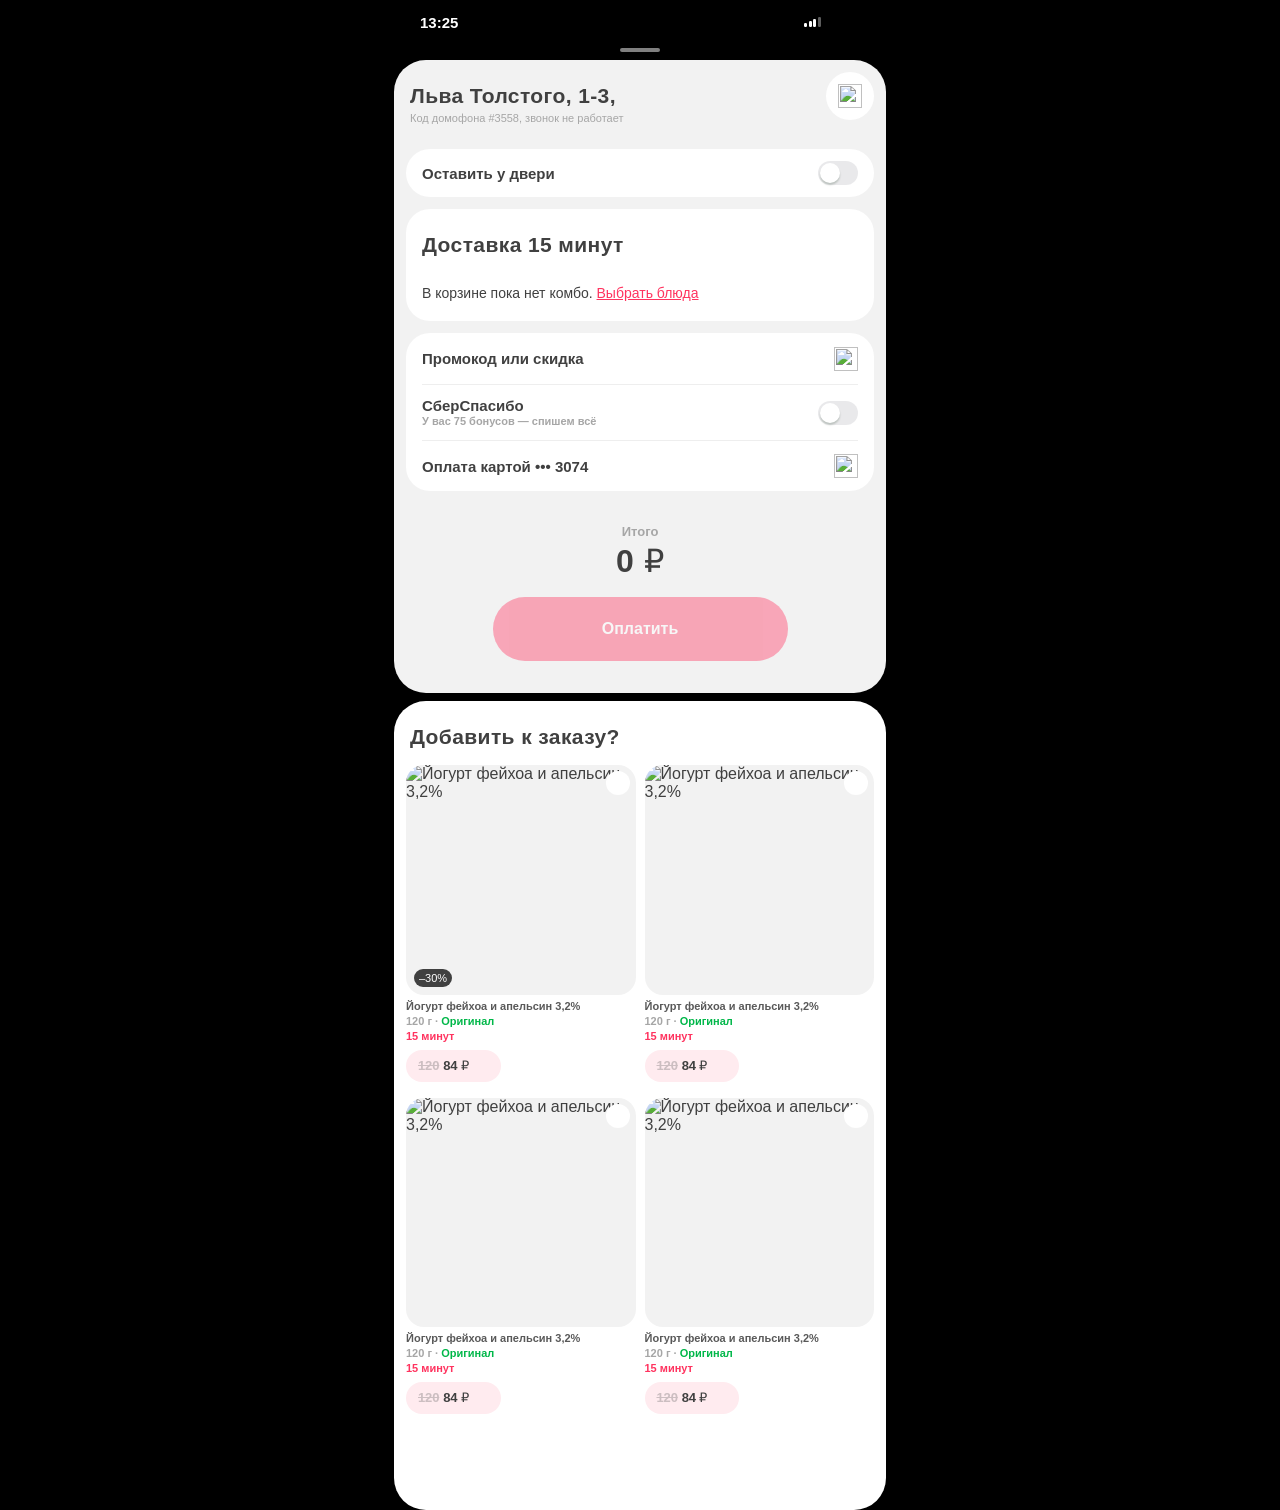
==== cart.html @ 7b5460f3 "Add prototype pages and scripts" ====
<!doctype html><html lang="ru"><head><meta charset="UTF-8"><meta name="viewport" content="width=device-width, initial-scale=1"><meta name="theme-color" content="#000000"><title>Корзина — Комбо от 2 до 5</title><link rel="stylesheet" href="style.css?v=25"><link rel="stylesheet" href="cart.css?v=25"></head><body class="cart-body">
<main class="cart-page"><div class="cart-status" aria-hidden="true"><b>13:25</b><div><span class="cell-bars"><i></i><i></i><i></i><i></i></span><img src="assets/cart/1bf50.svg" alt=""><img src="assets/cart/69a47.svg" alt=""></div></div><a class="cart-handle" href="combo.html" aria-label="Вернуться к выбору блюд"></a>
<div class="cart-panel"><div class="cart-address"><button id="address"><strong id="address-label">Льва Толстого, 1-3,</strong><img src="assets/cart/b0a93.svg" alt=""><small id="address-note">Код домофона #3558, звонок не работает</small></button><button id="share" aria-label="Поделиться корзиной"><img src="assets/cart/58867.svg" alt=""></button></div>
<label class="cart-door">Оставить у двери<input id="leave-door" type="checkbox" role="switch"><span class="switch"></span></label>
<div class="cart-delivery"><h2>Доставка 15 минут</h2><div id="cart-combo"></div><div id="cart-extras"></div></div>
<div class="cart-options"><button class="option" id="promo-code">Промокод или скидка <img class="dot" src="assets/cart/d40de.svg" alt=""><img class="chevron" src="assets/cart/1b87e.svg" alt=""></button><label class="option bonus"><span>СберСпасибо <img src="assets/cart/9e1fd.svg" alt=""><small>У вас 75 бонусов — спишем всё</small></span><input id="use-bonus" type="checkbox" role="switch"><span class="switch"></span></label><button class="option" id="payment">Оплата картой ••• 3074<img class="chevron" src="assets/cart/a236a.svg" alt=""></button></div>
<div class="cart-checkout"><p>Итого</p><strong id="cart-total"></strong><button id="pay">Оплатить</button></div></div>
<div class="cart-recommend"><h2>Добавить к заказу?</h2><div id="recommendations"></div></div></main>
<dialog id="cart-dialog"><form method="dialog"><button class="dialog-close" aria-label="Закрыть">×</button></form><div id="cart-dialog-content"></div></dialog><div class="toast" id="toast" role="status"></div><script src="products.js?v=42"></script><script src="cart.js?v=52"></script></body></html>
---- style.css ----
:root{font-family:-apple-system,BlinkMacSystemFont,"SF Pro Text",Arial,sans-serif;color:#404040;background:white;font-synthesis:none}*{box-sizing:border-box}body{margin:0}button{font:inherit;color:inherit;border:0;cursor:pointer}button:focus-visible{outline:2px solid #ff426d;outline-offset:3px}.app{width:100%;max-width:492px;margin:0 auto;background:#fff;min-height:100vh}.status{height:44px;display:flex;align-items:center;justify-content:space-between;padding:0 15px 0 26px;color:#000;font-size:15px;font-weight:600;letter-spacing:-.165px}.signals{display:flex;align-items:center;gap:5px}.signals>img:first-child{width:17.1px;height:10.7px}.signals>img:nth-child(2){width:15.4px;height:11.057px}.battery{width:24.5px;height:11.5px;position:relative}.battery img{position:absolute;inset:0}.battery i{position:absolute;left:2px;top:1.9px;width:18px;height:7.667px;background:#000;border-radius:1.6px}header{height:44px;padding:6px 12px;position:relative;display:flex;align-items:center}.back{display:grid;place-items:center;width:48px;height:32px;border-radius:40px;background:#f2f2f2}.back img{width:16px;height:16px}h1{font-size:16px;line-height:19px;letter-spacing:.25px;text-align:center;position:absolute;left:70px;right:70px;pointer-events:none;margin:0;font-weight:700}nav{display:flex;flex-wrap:wrap;align-content:flex-start;gap:4px;padding:8px 12px 16px;min-height:128px}nav button{height:32px;padding:0 12px;border-radius:20px;background:#f2f2f2;font-size:13px;line-height:18px;font-weight:600;color:#595959;letter-spacing:-.14px;white-space:nowrap}nav button.active{background:#ffebef;color:#e73c64}nav .more{display:flex;align-items:center;gap:6px}nav .more img{width:10px;height:12px}.promo{height:58px;margin:0 12px;display:flex;align-items:center;gap:8px;position:relative}.promo:before,.promo:after{content:"";height:1px;background:#eee;position:absolute;left:0;right:0}.promo:before{top:0}.promo:after{bottom:0}.progress{position:relative;flex:none;width:40px;height:40px;overflow:hidden;border-radius:50%}.numbers{position:absolute;left:5px;top:12px;display:flex;flex-direction:column;width:17px;text-align:center;font-size:11px;line-height:13px;color:#595959;font-weight:600}.numbers b{font-size:13px;line-height:15px}.numbers span{opacity:.6}.blur{position:absolute;left:-4px;width:48px;height:28px}.blur.top{top:-4px}.blur.bottom{top:16px;transform:scaleY(-1)}.ring{position:absolute;inset:0;width:40px;height:40px}.percent{position:absolute;left:21.5px;top:12px;font-size:13px;line-height:15px}#offer{font-size:11px;line-height:13px;letter-spacing:-.11px;font-weight:600;color:#595959;margin:0;width:145px}.selection{margin-left:auto;display:flex;width:120px;height:40px;padding:0;background:none;align-items:flex-start;flex:none}.slot{width:38px;height:38px;border:1px dashed #d2d2d2;border-radius:8px;flex:none;background:white;position:relative;overflow:hidden;margin-right:-18px}.slot:last-child{margin-right:0}.slot img{width:100%;height:100%;object-fit:cover}section{padding-top:14px;margin-bottom:28px;scroll-margin-top:12px}section h2{height:44px;display:flex;align-items:center;font-size:21px;line-height:24px;letter-spacing:.4px;margin:0 12px 12px;font-weight:700}.grid{display:grid;grid-template-columns:repeat(2,minmax(0,1fr));gap:12px 9px;margin:0 12px}.card{min-width:0;position:relative}.photo{position:relative;aspect-ratio:1;border-radius:18px;overflow:hidden;background:#f2f2f2}.photo>.product-image{width:100%;height:100%;object-fit:cover;display:block}.photo.crop>.product-image{position:absolute;top:-27.96%;left:-2.14%;width:104.28%;height:225.67%;object-fit:fill}.photo.crop:after{content:"";position:absolute;inset:5.02% 1.6% 88.21% 95.54%;background:#f2f2f2}.like{position:absolute;top:6px;right:6px;display:grid;place-items:center;width:24px;height:24px;border-radius:50%;background:white}.like img{width:12px;height:12px}.like[aria-pressed=true]{background:#ff426d}.like[aria-pressed=true] img{filter:brightness(0) invert(1)}.title{font-size:11px;line-height:13px;letter-spacing:-.11px;color:#595959;font-weight:600;margin:5px 0 2px;min-height:26px}.meta{display:flex;gap:4px;align-items:center;font-size:11px;line-height:13px;letter-spacing:-.11px;font-weight:600;color:#a6a6a6}.meta img{width:2px;height:2px}.meta .vegan{color:#00b749}.purchase{margin-top:5px;height:32px;display:inline-flex;align-items:center;gap:8px;padding:6px 8px 6px 12px;border-radius:40px;background:#ffebef;font-size:13px;line-height:18px;font-weight:600;letter-spacing:-.14px}.purchase img{width:16px;height:16px}.purchase s{color:#595959;opacity:.3;margin-right:-4px}.counter{height:32px;margin-top:5px;display:inline-flex;align-items:center;gap:12px;background:#ffebef;border-radius:40px;font-size:13px;font-weight:600}.counter button{height:32px;min-width:30px;border-radius:50%;background:transparent;color:#ff426d;font-size:23px}.empty{padding:20px 12px;font-size:14px;color:#a6a6a6}dialog{border:0;border-radius:24px;padding:20px;width:calc(100% - 32px);max-width:460px;color:#404040;max-height:80vh}dialog::backdrop{background:#0005}.dialog-heading{display:flex;align-items:center;justify-content:space-between}.dialog-heading h2{font-size:21px}.dialog-heading button{border-radius:50%;width:32px;height:32px;font-size:24px}.basket-row{display:flex;align-items:center;gap:12px;margin:12px 0;font-size:13px}.basket-row img{width:50px;height:50px;object-fit:cover;border-radius:12px}.basket-row span{flex:1}.basket-row button{padding:8px;border-radius:12px;background:#ffebef}.toast{position:fixed;left:50%;bottom:24px;transform:translateX(-50%);max-width:90%;background:#404040;color:white;font-size:13px;padding:12px 18px;border-radius:20px;opacity:0;pointer-events:none;transition:opacity .15s}.toast.visible{opacity:1}@media(min-width:430px){.title{min-height:13px}}@media(prefers-reduced-motion:reduce){*{scroll-behavior:auto!important;transition:none!important}}

/* Layout dimensions from the supplied 750 × 5646 reference (2× export). */
.promo{height:56px}#catalog{padding-top:16px;padding-bottom:27px}section{padding-top:0;margin-bottom:32px}section:last-child{margin-bottom:32px}.details{height:46px;padding-top:5px}.title{margin:0 0 2px;min-height:0}.controls{height:37px;padding-top:5px}.purchase,.counter{margin-top:0}.card{display:flex;flex-direction:column}.photo{flex:none}.purchase{gap:8px}nav button[data-category="Завтраки"]{width:85px}nav button[data-category="Супы"]{width:60px}nav button[data-category="Второе"]{width:71px}nav button[data-category="Салаты"]{width:74px}nav button[data-category="Роллы"]{width:67px}nav button[data-category="Азиатский стритфуд"]{width:159px}nav button[data-category="Выпечка"]{width:81px}nav button[data-category="Десерты"]{width:82px}nav button[data-category="Закуски"]{width:78px}nav .more{width:86px}

/* Added-product state from the supplied reference. */
#catalog{padding-top:24px}.photo-count{display:none}.selected .photo-count{display:grid;position:absolute;inset:0;place-items:center;background:rgba(0,0,0,.23);color:#fff;font-size:30px;line-height:36px;font-weight:600;z-index:1}.like{z-index:2}.counter{background:#ff2d64;color:#fff;gap:0;padding:0 4px;height:32px}.counter>span{font-size:13px;line-height:18px;min-width:39px;text-align:center}.counter button{color:#fff;width:28px;min-width:28px;font-size:28px;font-weight:400;padding:0;line-height:28px}.counter button[data-change="1"]{color:#fff}.progress:after{content:"";position:absolute;inset:0;border-radius:50%;background:conic-gradient(#ff2d64 0deg var(--progress,0deg),transparent var(--progress,0deg) 360deg);mask:radial-gradient(farthest-side,transparent calc(100% - 2px),#000 0);pointer-events:none}.slot:has(img){border:0;background:#f2f2f2}.slot img{border-radius:8px}.selection .slot{z-index:1}.selection .slot:has(img){z-index:2}

/* Keep the leftmost slot in front of every following slot. */
.selection{isolation:isolate}.selection .slot:nth-child(1){z-index:5}.selection .slot:nth-child(2){z-index:4}.selection .slot:nth-child(3){z-index:3}.selection .slot:nth-child(4){z-index:2}.selection .slot:nth-child(5){z-index:1;background:transparent}

/* Checkout control is present only for a 2–5 item combo. */
.combo-action{position:fixed;bottom:0;left:50%;transform:translateX(-50%);width:100%;max-width:492px;height:90px;padding:0 12px 34px;display:flex;align-items:center;justify-content:center;gap:8px;z-index:20;border-radius:0;background:#ff2d64;color:#fff;font-size:18px;line-height:24px;font-weight:600;letter-spacing:.2px}.combo-action[hidden]{display:none}.combo-action s{opacity:.55}.combo-plus{font-size:40px;font-weight:200;line-height:32px;display:inline-block;margin-left:2px}.has-combo-action{padding-bottom:90px}

.progress.has-discount .numbers:before{content:'0';position:absolute;top:-13px;width:17px;opacity:.6}.progress.has-discount[data-previous='15'] .numbers:before{content:'15'}

/* Motion follows the supplied reference clip: shade in, numeral rises, control crossfades. */
.photo-count,.selected .photo-count{display:grid;position:absolute;inset:0;place-items:center;background:rgba(0,0,0,.36);color:#fff;font-size:30px;line-height:36px;font-weight:600;z-index:1;opacity:0;pointer-events:none;transition:opacity 240ms cubic-bezier(.2,.75,.25,1)}.selected .photo-count{opacity:1}.count-value{display:block}.controls{position:relative}.control-outgoing{position:absolute!important;top:5px;left:0;pointer-events:none;z-index:2}.controls>.purchase,.controls>.counter{overflow:hidden;white-space:nowrap;flex-shrink:0}.controls>.purchase>*{flex-shrink:0}.controls>.counter>*{flex-shrink:0}
@media(prefers-reduced-motion:reduce){.photo-count{transition:none}}

/* The in-flow promotion becomes a floating pill as it reaches the pinned filters. */
.status{position:sticky;top:0;z-index:40;background:#fff}header{position:sticky;top:44px;z-index:40;background:#fff}.nav-anchor{height:128px}.promo-anchor{height:56px}nav.compact{position:fixed;left:50%;top:88px;transform:translateX(-50%);width:100%;max-width:492px;min-height:48px;height:48px;flex-wrap:nowrap;overflow-x:auto;overflow-y:hidden;scrollbar-width:none;background:#fff;z-index:40;padding:8px 12px}nav.compact::-webkit-scrollbar{display:none}nav.compact button{flex-shrink:0}.promo.floating{position:fixed;top:144px;left:50%;transform:translateX(-50%);width:calc(100% - 37px);max-width:455px;height:48px;margin:0;padding:4px 8px;border-radius:28px;background:#fff;box-shadow:0 4px 20px #0000001f,0 1px 4px #0000000a;z-index:35;gap:8px}.promo.floating:before,.promo.floating:after{display:none}.promo.floating .progress{flex:none}.promo.floating #offer{width:auto;flex:1;min-width:0;font-size:10px;line-height:12px}.promo.floating .selection{width:120px}section{scroll-margin-top:204px}

/* Let the original promo leave beneath the header before revealing both pinned rows. */
nav.compact{animation:compact-arrive 240ms cubic-bezier(.2,.75,.25,1)}nav.compact button.active{background:#404040;color:#fff}@keyframes compact-arrive{from{opacity:0;transform:translateX(-50%) translateY(-8px)}to{opacity:1;transform:translateX(-50%) translateY(0)}}@media(prefers-reduced-motion:reduce){nav.compact{animation:none}}

/* Added-state controls: 16 px glyphs, 8 px spacing, intrinsic price width. */
.counter{padding:0 8px;gap:8px;height:32px;border-radius:40px;background:#ff2d64}.counter>span{min-width:0;font-size:13px;line-height:18px;letter-spacing:.2px;padding:0 1px;font-weight:600}.counter button{position:relative;display:block;flex:none;width:16px;min-width:16px;height:32px;padding:0;border-radius:0;font-size:0;line-height:0;color:#fff}.counter button:before,.counter button[data-change="1"]:after{content:"";position:absolute;left:0;top:calc(50% - .75px);width:16px;height:1.5px;background:currentColor;border-radius:2px}.counter button[data-change="1"]:after{transform:rotate(90deg)}.counter button[data-change="1"]{color:#fff}

/* Continuous clockwise arc and vertically rolling discount values. */
.progress:after{display:none}.progress .numbers{top:12px;left:5px;width:19px;display:block;z-index:1}.progress .numbers:before{display:none!important}.percentage-reel{display:flex;flex-direction:column;align-items:center;transition:transform 360ms cubic-bezier(.2,.75,.25,1);will-change:transform}.percentage-reel b{display:block;flex:none;height:15px;min-height:15px;width:19px;font-size:11px;line-height:15px;font-weight:600;opacity:.6;transition:opacity 280ms ease,font-size 280ms ease}.percentage-reel b.current{font-size:13px;font-weight:700;opacity:1}.progress .blur{z-index:2;pointer-events:none}.progress .ring{z-index:3;pointer-events:none}.progress .percent{z-index:4}.progress-arc{position:absolute;inset:0;width:40px;height:40px;z-index:5;pointer-events:none;overflow:visible}.progress-arc circle{fill:none;stroke:#ff2d64;stroke-width:2;stroke-dasharray:100;stroke-dashoffset:100;transform:rotate(-90deg);transform-origin:20px 20px;transition:stroke-dashoffset 420ms cubic-bezier(.2,.75,.25,1)}@media(prefers-reduced-motion:reduce){.percentage-reel,.percentage-reel b,.progress-arc circle{transition:none}}

nav.compact{animation-duration:380ms}

/* Expanded categories stay neutral; selection is visible only in the pinned row. */
nav:not(.compact) button.active{background:#f2f2f2;color:#595959}

/* Figma typography: SF Pro on Apple platforms, with a consistently rendered
   variable-font substitute on platforms where SF Pro is unavailable. */
@font-face {
  font-family: "Combo Inter";
  src: url("assets/InterVariable.woff2") format("woff2");
  font-style: normal;
  font-weight: 100 900;
  font-display: swap;
}
:root {
  font-family: -apple-system, BlinkMacSystemFont, "Combo Inter", sans-serif;
  font-optical-sizing: auto;
  font-kerning: normal;
}
/* Figma's SF Pro Variable uses weight 590 for product labels and quantities. */
.title, .meta { font-weight: 590; }

nav.compact{touch-action:pan-x;overscroll-behavior-x:contain;-webkit-overflow-scrolling:touch;cursor:grab}nav.compact,nav.compact button{user-select:none;-webkit-user-select:none}nav.compact.dragging,nav.compact.dragging button{cursor:grabbing}nav.compact button{touch-action:pan-x}

nav.compact button{transition:background-color 180ms ease,color 180ms ease}@media(prefers-reduced-motion:reduce){nav.compact button{transition:none}}

/* Pinned sorting control and the bottom sorting sheet. */
nav .sort-trigger{display:none}nav.compact .sort-trigger{display:flex;align-items:center;justify-content:center;position:sticky;left:12px;z-index:3;width:32px;min-width:32px;height:32px;padding:0;background:#f2f2f2;border-radius:50%;box-shadow:-12px 0 0 0 #fff,6px 0 0 0 #fff;cursor:pointer;touch-action:manipulation}nav.compact .sort-trigger.sorted{color:#ff2d64}nav.compact .sort-trigger svg{flex:none}
.sort-sheet{position:fixed;inset:auto auto 0 50%;transform:translate(-50%,0);margin:0;width:100%;max-width:492px;max-height:80vh;height:270px;padding:16px 16px max(34px,env(safe-area-inset-bottom));border:0;border-radius:32px 32px 0 0;background:#fff;color:#404040;overflow:auto}.sort-sheet::backdrop{background:rgba(0,0,0,.48);animation:sort-dim 220ms ease}.sort-grip{position:fixed;top:8px;left:50%;transform:translateX(-50%);width:36px;height:4px;background:#e0e0e0;border-radius:4px}.sort-sheet h2{text-align:center;font-size:16px;line-height:20px;margin:16px 0 18px;font-weight:700}.sort-option{display:flex;justify-content:space-between;align-items:center;width:100%;text-align:left;background:none;padding:14px 0;min-height:76px;border-radius:0}.sort-option+ .sort-option{border-top:1px solid #f2f2f2}.sort-option strong{display:block;font-size:16px;line-height:20px;font-weight:600}.sort-option small{display:block;margin-top:3px;font-size:13px;line-height:18px;color:#a6a6a6}.sort-option i{position:relative;display:block;width:24px;height:24px;border-radius:50%;background:#f2f2f2;flex:none;margin-left:12px}.sort-option[aria-checked=true] i{background:#ff2d64}.sort-option[aria-checked=true] i:after{content:'';position:absolute;width:5px;height:10px;border:solid #fff;border-width:0 2px 2px 0;left:9px;top:5px;transform:rotate(40deg)}@keyframes sort-dim{from{background:rgba(0,0,0,0)}to{background:rgba(0,0,0,.48)}}@media(prefers-reduced-motion:reduce){.sort-sheet::backdrop{animation:none}}
nav.compact .sort-trigger{left:0}

/* Figma 22304:198127: opaque 64 px sorting block above the scrolling tags. */
nav.compact .sort-trigger{width:48px;min-width:48px;border-radius:20px;background:transparent;box-shadow:none;isolation:isolate}
nav.compact .sort-trigger::before{content:"";position:absolute;inset:0 -4px 0 -12px;background:#fff;z-index:-2}
nav.compact .sort-trigger::after{content:"";position:absolute;inset:0;background:#f2f2f2;border-radius:inherit;z-index:-1}
nav.compact .sort-trigger img{display:block;flex:none;width:16px;height:16px}

/* Figma 22114:272864: compact content-sized promo with asymmetric padding. */
.promo.floating{width:max-content;max-width:calc(100% - 24px);padding:4px 16px 4px 4px;gap:8px}
.promo.floating #offer{flex:none;width:auto;font-size:11px;line-height:13px;white-space:nowrap}
.promo.floating .selection{margin-left:8px;width:120px}
.promo.floating .selection .slot:first-child{margin-right:-16px}

/* Selected combo sheet, opened from the whole promo capsule. */
.promo[role=button]{cursor:pointer}.promo:focus-visible{outline:2px solid #ff2d64;outline-offset:3px}
#basket{position:fixed;inset:auto auto 0 50%;transform:translate(-50%,0);margin:0;width:100%;max-width:492px;max-height:calc(100dvh - 100px);min-height:420px;padding:26px 12px 100px;border:0;border-radius:24px 24px 0 0;background:#f2f2f2;overflow:auto;overscroll-behavior:contain}
#basket::backdrop{background:#0007}.basket-grip{position:absolute;top:8px;left:calc(50% - 18px);width:36px;height:4px;background:#ccc;border-radius:4px}
#basket h2{text-align:center;font-size:18px;margin:12px 0 4px}#basket-subtitle{text-align:center;color:#a6a6a6;font-size:11px;margin:0 0 24px}#close-basket{position:absolute;right:12px;top:16px;width:28px;height:28px;background:transparent;color:#999;font-size:24px}
#basket .basket-row{position:relative;display:block;margin:0 0 10px;border-radius:16px;overflow:hidden;background:#e5e5e5;touch-action:pan-y}
#basket .basket-card{display:flex;gap:8px;align-items:center;position:relative;background:#fff;border-radius:16px;padding:8px;min-height:94px;transition:transform 200ms ease}
#basket .reveal-remove .basket-card{transform:translateX(-56px)}#basket .basket-remove{position:absolute;right:0;top:0;bottom:0;width:56px;border-radius:0;background:#e5e5e5;font-size:24px}
#basket .basket-card>img{width:64px;height:64px;border-radius:12px;object-fit:cover;flex:none}.basket-info{flex:1;min-width:0}.basket-info h3{font-size:11px;line-height:13px;margin:0 0 4px;font-weight:600}.basket-info p{font-size:11px;color:#a6a6a6;margin:0 0 8px}
#basket .basket-count{display:inline-flex;align-items:center;background:#f2f2f2;border-radius:20px;height:24px}#basket .basket-count button{background:transparent;padding:0;width:25px;height:24px;font-size:20px}#basket .basket-count span{flex:none;font-size:11px;min-width:14px;text-align:center}.basket-price{align-self:flex-end;white-space:nowrap;font-size:13px;font-weight:600;margin-bottom:2px}.basket-price s{color:#aaa;font-size:11px;font-weight:400}
#basket-return{position:sticky;display:block;bottom:-100px;margin:20px -12px -100px;width:calc(100% + 24px);height:90px;padding:0 12px 24px;background:#ff2d64;color:white;border-radius:0;font-size:14px;font-weight:600}.basket-empty{text-align:center;font-size:14px;padding:32px 0}

/* Figma 22094:251341: all five dishes with white separators. */
.promo.is-full .selection{width:128px;height:40px}
.promo.is-full .selection .slot{width:40px;height:40px;margin-right:-18px;border:2px solid white;border-radius:8px;background:#f2f2f2;overflow:hidden}
.promo.is-full .selection .slot:last-child{margin-right:0}
.promo.is-full .slot img{display:block;width:100%;height:100%;object-fit:cover;border-radius:6px}
.promo.is-full #offer{width:131px;white-space:normal}
@media(max-width:360px){.promo.is-full #offer{width:112px}.promo.floating.is-full{padding-right:8px;gap:4px}.promo.floating.is-full .selection{margin-left:4px}}

/* Figma progress label: numeric column and percent centered at x=28.5. */
.progress .numbers{left:6px}
.percentage-reel b.current{letter-spacing:-.64px}
.progress .percent{left:28.5px;transform:translateX(-50%);font-weight:700;letter-spacing:-.14px}

/* Keep the active value sharp and use the same ink for digits and percent. */
.progress .numbers{top:0;height:40px;z-index:6;overflow:hidden;mask-image:linear-gradient(to bottom,transparent 0,#000 10px,#000 30px,transparent 40px);-webkit-mask-image:linear-gradient(to bottom,transparent 0,#000 10px,#000 30px,transparent 40px)}
.progress .percentage-reel{padding-top:12px}
.progress .numbers,.progress .percentage-reel b,.progress .percent{color:#595959}
.progress .percent{z-index:6}
.progress .blur{display:none}
.promo.is-full:not(.floating) #offer{flex:1;min-width:0;width:auto}
.promo.is-full:not(.floating) .selection{margin-left:8px;flex:none}

/* Explicit 3px gap: number column ends at x=21, percent starts at x=24. */
.progress .numbers{left:3px;width:18px}
.progress .percentage-reel b{width:18px;text-align:right}
.progress .percent{left:24px;width:13px;transform:none;text-align:left}

/* Figma 22379:133663: centered reel, 13px neighbours, 15px active row. */
.progress .numbers{left:6px;top:12px;width:15px;height:auto;overflow:visible;display:block;z-index:1;mask-image:none;-webkit-mask-image:none;color:#404040}
.progress .percentage-reel{padding:0;align-items:center}
.progress .percentage-reel b{width:17px;height:13px;min-height:13px;line-height:13px;text-align:center;font-size:11px;font-weight:600;letter-spacing:-.11px;color:#404040;opacity:.6}
.progress .percentage-reel b:last-child{width:19px}
.progress .percentage-reel b.current{height:15px;min-height:15px;line-height:15px;font-size:13px;font-weight:700;letter-spacing:-.14px;color:#595959;opacity:1}
.progress .percentage-reel b:last-child.current{letter-spacing:-.64px}
.progress .percent{left:28.5px;top:12px;width:auto;transform:translateX(-50%);text-align:center;font-size:13px;line-height:15px;font-weight:700;letter-spacing:-.14px;color:#595959;z-index:4}
.progress .blur{display:block;left:-4px;width:48px;height:28px;z-index:2;pointer-events:none}
.progress .blur.top{top:-4px}
.progress .blur.bottom{top:16px;transform:scaleY(-1)}
.progress .ring{z-index:3}

/* Same empty-state width throughout selection. */
.promo.floating{width:var(--promo-width,335px);gap:8px;padding:4px 16px 4px 4px}
.promo.floating #offer,.promo.floating.is-full #offer{flex:1;min-width:0;width:auto;white-space:normal}
.promo.floating .selection{margin-left:8px;flex:none}
.progress-arc{overflow:hidden}
.progress-arc .progress-complete{stroke-dasharray:none;stroke-dashoffset:0;opacity:0;transition:opacity 0s}
.progress.arc-complete .progress-complete{opacity:1;transition-delay:420ms}
.progress.arc-empty .progress-arc{visibility:hidden}
@media(prefers-reduced-motion:reduce){.progress.arc-complete .progress-complete{transition-delay:0s}}

.animated-product-price{position:relative;display:inline-block}

[data-controls="3"] number-flow{font:inherit;letter-spacing:inherit;line-height:inherit;vertical-align:top;--number-flow-mask-height:0px;--number-flow-mask-width:0px}

.reference-count .photo-count{display:flex;flex-direction:column;justify-content:center;align-items:center;transition:opacity 280ms cubic-bezier(.22,1,.36,1)}
.reference-count .count-value{position:relative;line-height:36px;min-height:36px}
.reference-count .departing-count{position:absolute;top:calc(50% - 18px);left:0;width:100%;text-align:center;line-height:36px}
.reference-count.stock-exhausted .departing-count{top:calc(50% - 29px)}
.reference-count .stock-note{font-size:13px;line-height:18px;font-weight:600;margin-top:4px;color:white}
.reference-count .stock-note[hidden]{display:none}
.counter button[data-change="1"]:disabled{color:rgba(255,255,255,.3);cursor:default}
@media(prefers-reduced-motion:reduce){.reference-count .photo-count{transition:none}}

/* Give the offer more room inside the existing fixed-width capsule. */
.promo.floating{gap:4px}
.promo.floating .selection,.promo.floating.is-full .selection{margin-left:0}
.promo.floating #offer,.promo.floating.is-full #offer{white-space:nowrap}

/* Expanded tag cloud: spacing from Figma 22346:132552. */
#categories:not(.compact){gap:8px 4px;padding:8px 12px 24px;min-height:0;height:auto;align-items:flex-start}

.combo-action:disabled{opacity:1;cursor:default}
---- cart.css ----
.cart-body{background:#000}.cart-page{width:100%;max-width:492px;margin:auto;background:#000;min-height:100vh}.cart-status{height:44px;padding:0 15px 0 26px;display:flex;justify-content:space-between;align-items:center;color:white;font-size:15px}.cart-status>div{display:flex;align-items:center;gap:5px}.cart-status img:first-of-type{width:15.4px;height:11.057px}.cart-status img:last-child{width:24.5px;height:11.5px}.cell-bars{font-size:12px;letter-spacing:-1px}.cart-handle{display:block;width:40px;height:4px;background:#ffffff80;border-radius:16px;margin:4px auto 8px}.cart-panel{border-radius:32px;background:#f2f2f2;padding:0 12px;display:flex;flex-direction:column;gap:12px}.cart-address{position:relative;padding:24px 4px 12px;height:77px;flex:none}.cart-address #address{padding:0;background:none;text-align:left;max-width:calc(100% - 48px)}#address strong{font-size:21px;line-height:24px;letter-spacing:.4px}#address>img{width:16px;height:16px;vertical-align:middle;margin-left:4px}#address small{display:block;font-size:11px;line-height:13px;color:#a6a6a6;margin-top:4px;white-space:nowrap;overflow:hidden;text-overflow:ellipsis}#share{position:absolute;right:0;top:12px;width:48px;height:48px;border-radius:50%;background:#fff;display:grid;place-items:center}#share img{width:24px;height:24px}.cart-door{display:flex;align-items:center;justify-content:space-between;background:white;border-radius:24px;padding:12px 16px;font-size:15px;font-weight:600;height:48px}.cart-body input[role=switch]{position:absolute;opacity:0;width:40px;height:24px;right:16px}.cart-door,.bonus{position:relative;cursor:pointer}.switch{width:40px;height:24px;flex:none;background:rgba(120,120,128,.16);border-radius:16px;position:relative;pointer-events:none}.switch:after{content:'';position:absolute;width:20px;height:20px;left:2px;top:2px;border-radius:50%;background:white;box-shadow:0 2px 2px #00230b33;transition:transform .15s}input:checked+.switch{background:#ff335f}input:checked+.switch:after{transform:translateX(16px)}input:focus-visible+.switch{outline:2px solid #ff335f;outline-offset:3px}.cart-delivery{background:white;border-radius:24px;padding-top:24px}.cart-page h2{margin:0;font-size:21px;line-height:24px;letter-spacing:.4px}.cart-delivery h2{padding:0 16px 8px}.cart-combo-row{position:relative;min-height:105px;padding:12px 16px 13px 104px}.combo-mosaic{position:absolute;left:16px;top:12px;width:78px;height:78px;display:grid;grid-template-columns:38px 38px;grid-template-rows:38px 38px;gap:2px;border-radius:12px;overflow:hidden;background:#f2f2f2}.combo-mosaic>*{width:38px;height:38px;object-fit:cover;display:grid;place-items:center;background:#f2f2f2;font-size:13px;font-weight:600}.combo-mosaic .mosaic-crop{overflow:hidden;position:relative}.mosaic-crop img{position:absolute;top:-28%;left:-2%;width:104%;height:226%}.cart-combo-title{font-size:11px;line-height:13px;font-weight:600;margin:0 25px 2px 0}.cart-combo-discount{font-size:11px;line-height:13px;color:#a6a6a6;margin:0}.cart-edit{position:absolute;right:16px;top:12px;padding:0;background:none;width:16px;height:16px}.cart-edit img{width:16px;height:16px}.cart-amount{display:flex;align-items:center;justify-content:space-between;width:88px;height:32px;background:#f2f2f2;border-radius:36px;position:absolute;left:104px;bottom:13px;padding:0 8px;font-size:13px}.cart-amount button{background:none;padding:0;width:16px;height:24px;font-size:23px;font-weight:400}.cart-amount img{width:16px;height:16px}.cart-row-price{position:absolute;right:16px;bottom:20px;font-size:16px;line-height:19px;font-weight:700;letter-spacing:.25px}.cart-row-price s{opacity:.3;margin-right:6px}.cart-options{background:#fff;border-radius:24px;padding:0 16px}.option{display:flex;align-items:center;width:100%;height:51px;padding:0;background:none;font-size:15px;font-weight:600;text-align:left;border-radius:0}.option+.option{border-top:1px solid #eee}.option .chevron{width:24px;height:24px;margin-left:auto}.option .dot{width:10px;height:11px;margin-left:4px}.option.bonus{height:56px;justify-content:space-between}.bonus>span:first-child>img{width:16px;height:16px;vertical-align:middle}.bonus small{display:block;font-size:11px;line-height:13px;color:#a6a6a6;font-weight:600}.bonus input[role=switch]{right:0}.cart-checkout{padding:20px 16px 32px;text-align:center}.cart-checkout p{font-size:13px;line-height:18px;font-weight:600;color:#a6a6a6;margin:0 0 4px}.cart-checkout>strong{display:block;font-size:32px;line-height:32px;letter-spacing:.4px;margin-bottom:20px}#pay{width:100%;max-width:295px;min-height:64px;border-radius:56px;background:#ff335f;color:#fff;font-size:16px;font-weight:700}#pay:disabled{opacity:.4;cursor:default}.cart-recommend{margin-top:8px;border-radius:32px;background:white;padding:24px 12px 96px}.cart-recommend h2{margin:0 4px 16px}#recommendations{display:grid;grid-template-columns:repeat(2,minmax(0,1fr));gap:16px 9px}.recommend-photo{position:relative;aspect-ratio:1;background:#f2f2f2;border-radius:18px;overflow:hidden}.recommend-photo>img{width:100%;height:100%;object-fit:cover}.recommend-photo .sale{position:absolute;bottom:8px;left:8px;background:#404040;color:white;font-size:11px;padding:3px 5px;border-radius:10px}.recommend-photo button{position:absolute;top:6px;right:6px;background:white;border-radius:50%;width:24px;height:24px;padding:6px}.recommend-photo button img{width:12px;height:12px}.recommend-photo button[aria-pressed=true]{background:#ff335f}.recommend h3{font-size:11px;line-height:13px;color:#595959;margin:5px 0 2px}.recommend p{font-size:11px;line-height:13px;color:#a6a6a6;margin:0 0 2px;font-weight:600}.recommend .sla{color:#ff335f}.recommend .purchase{margin-top:5px}.recommend .purchase img{width:16px;height:16px}.recommend .purchase s{opacity:.3}.cart-empty{padding:20px 16px;font-size:14px}.cart-empty a{color:#ff335f}.cart-body .toast{z-index:100}.cart-body dialog{max-width:400px;border-radius:24px;padding:24px}.dialog-close{position:absolute;right:12px;top:12px;border-radius:50%;width:28px;height:28px}.cart-body dialog h2{font-size:21px;margin-top:12px}.cart-body dialog p{font-size:14px;line-height:20px}.cart-body dialog input:not([type=checkbox]){display:block;width:100%;border:1px solid #ddd;border-radius:12px;padding:12px;margin:12px 0;font:inherit}.cart-body dialog .confirm{background:#ff335f;color:white;border-radius:24px;padding:12px 20px;width:100%;font-weight:600}.cart-body dialog label{display:block;margin:16px 0}.cart-extra{border-top:1px solid #eee}.cart-extra .combo-mosaic{display:block}.cart-extra .combo-mosaic img{width:78px;height:78px}.cart-extra .cart-amount{width:88px}

.cell-bars{display:flex;align-items:flex-end;gap:1.8px;width:17.1px;height:10.7px}.cell-bars i{width:3px;background:#fff;border-radius:1.2px;height:4px}.cell-bars i:nth-child(2){height:6px}.cell-bars i:nth-child(3){height:8.3px}.cell-bars i:nth-child(4){height:10.7px;opacity:.36}

a.cart-combo-title{color:inherit;text-decoration:none}a.cart-combo-title:focus-visible{outline:2px solid #ff335f;outline-offset:3px;border-radius:4px}
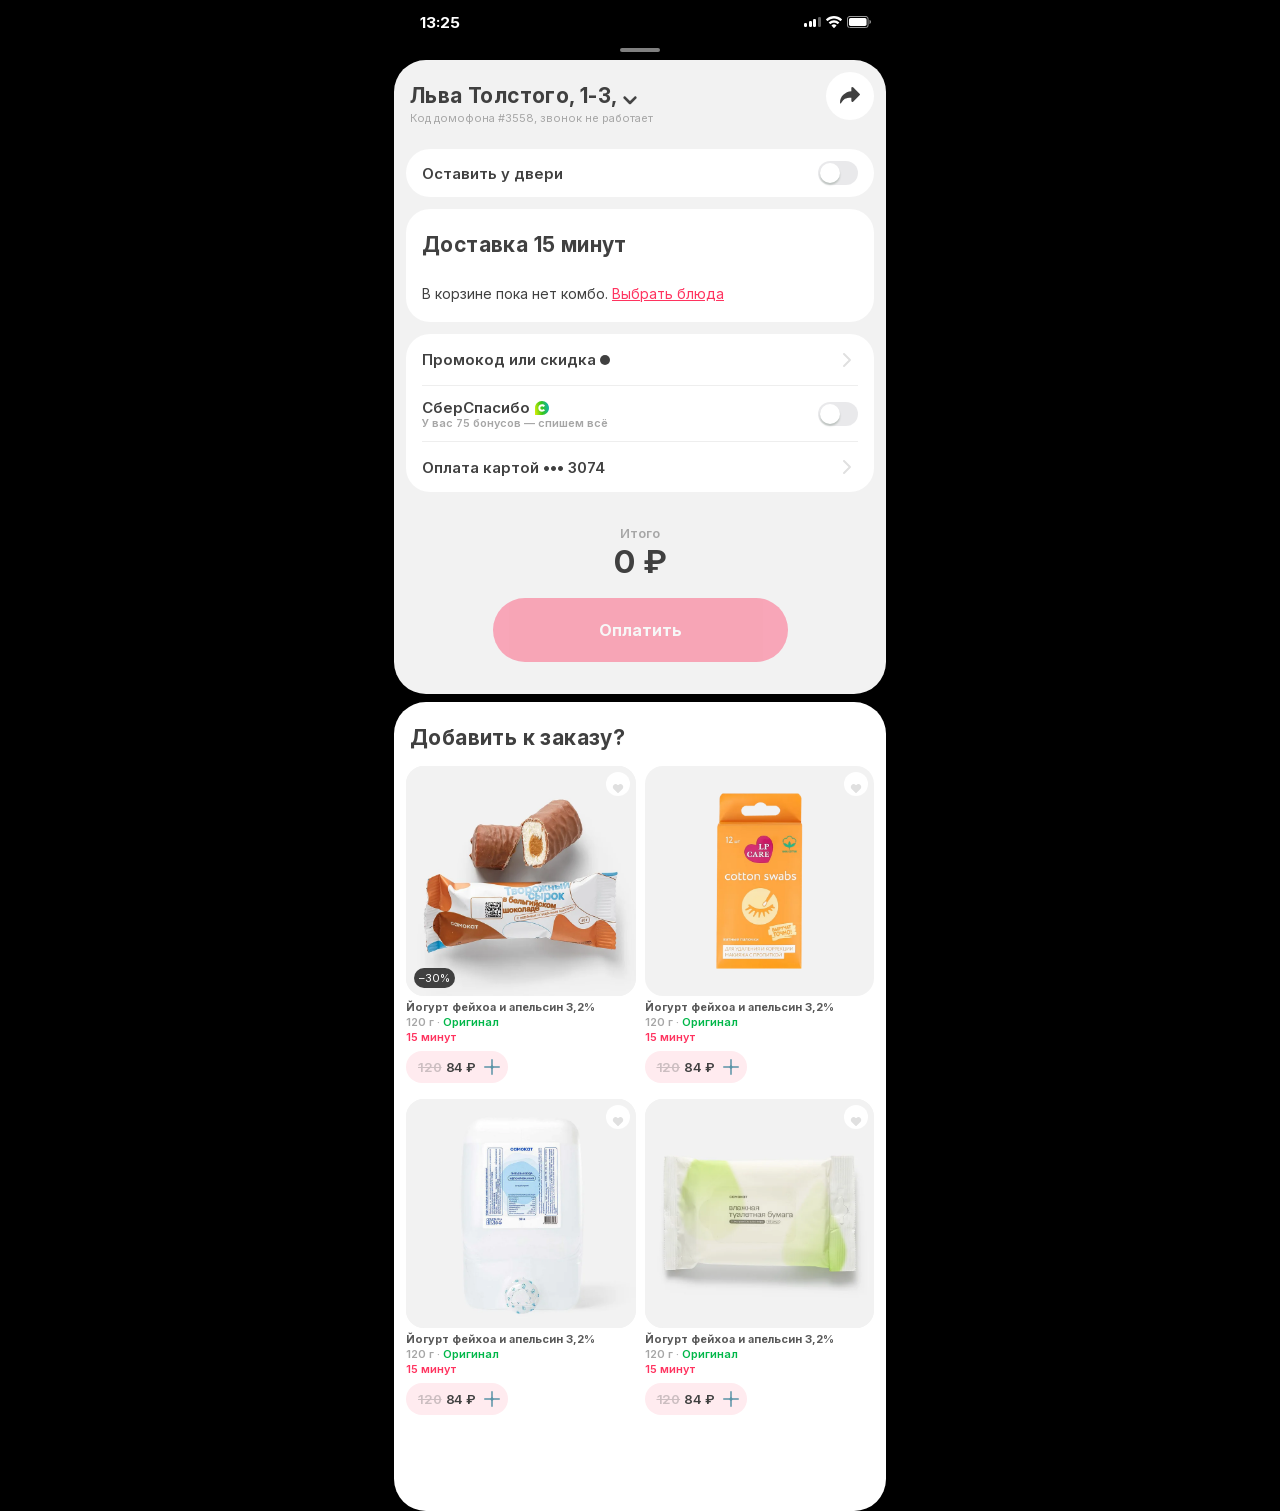
==== commit 91d76a3e: "Use optimized photos across prototype pages" ====
--- a/cart.html
+++ b/cart.html
@@ -6,4 +6,4 @@
 <div class="cart-options"><button class="option" id="promo-code">Промокод или скидка <img class="dot" src="assets/cart/d40de.svg" alt=""><img class="chevron" src="assets/cart/1b87e.svg" alt=""></button><label class="option bonus"><span>СберСпасибо <img src="assets/cart/9e1fd.svg" alt=""><small>У вас 75 бонусов — спишем всё</small></span><input id="use-bonus" type="checkbox" role="switch"><span class="switch"></span></label><button class="option" id="payment">Оплата картой ••• 3074<img class="chevron" src="assets/cart/a236a.svg" alt=""></button></div>
 <div class="cart-checkout"><p>Итого</p><strong id="cart-total"></strong><button id="pay">Оплатить</button></div></div>
 <div class="cart-recommend"><h2>Добавить к заказу?</h2><div id="recommendations"></div></div></main>
-<dialog id="cart-dialog"><form method="dialog"><button class="dialog-close" aria-label="Закрыть">×</button></form><div id="cart-dialog-content"></div></dialog><div class="toast" id="toast" role="status"></div><script src="products.js?v=42"></script><script src="cart.js?v=52"></script></body></html>
+<dialog id="cart-dialog"><form method="dialog"><button class="dialog-close" aria-label="Закрыть">×</button></form><div id="cart-dialog-content"></div></dialog><div class="toast" id="toast" role="status"></div><script src="products.js?v=43"></script><script src="cart.js?v=53"></script></body></html>
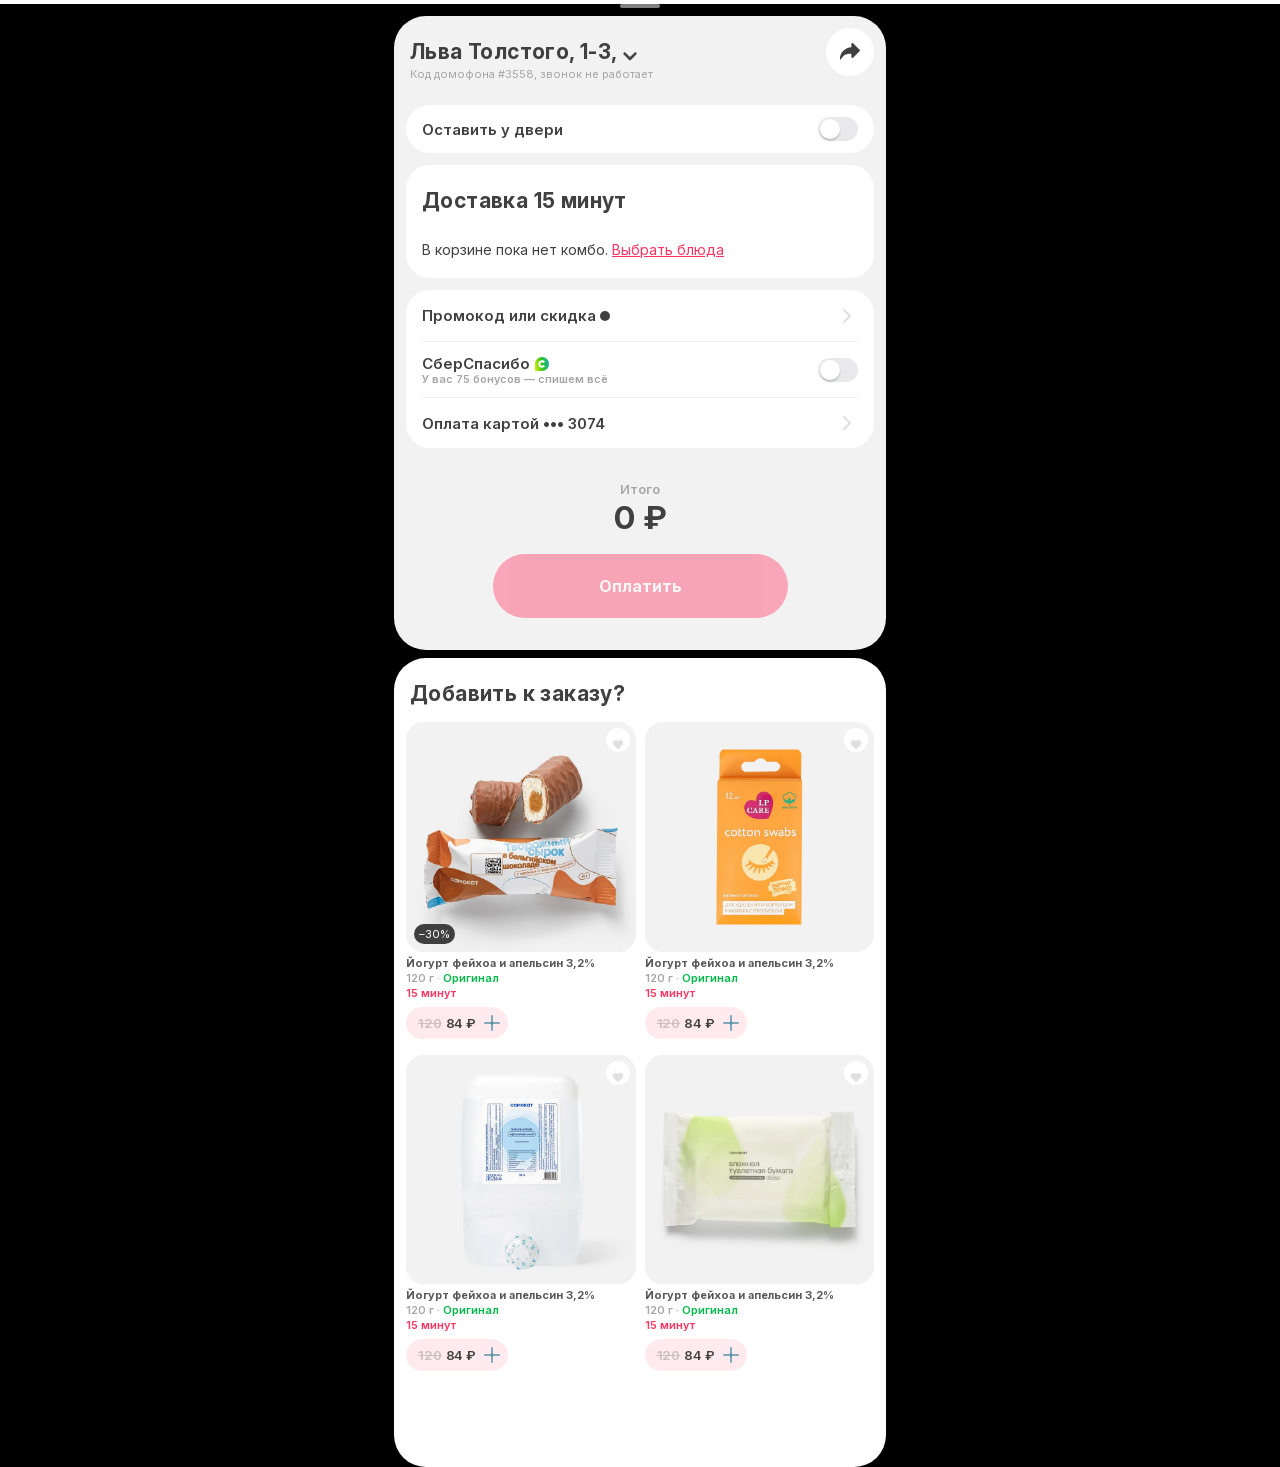
==== commit 48b91287: "Remove mock phone status bars from all pages" ====
--- a/cart.html
+++ b/cart.html
@@ -1,5 +1,5 @@
-<!doctype html><html lang="ru"><head><meta charset="UTF-8"><meta name="viewport" content="width=device-width, initial-scale=1"><meta name="theme-color" content="#000000"><title>Корзина — Комбо от 2 до 5</title><link rel="stylesheet" href="style.css?v=25"><link rel="stylesheet" href="cart.css?v=25"></head><body class="cart-body">
-<main class="cart-page"><div class="cart-status" aria-hidden="true"><b>13:25</b><div><span class="cell-bars"><i></i><i></i><i></i><i></i></span><img src="assets/cart/1bf50.svg" alt=""><img src="assets/cart/69a47.svg" alt=""></div></div><a class="cart-handle" href="combo.html" aria-label="Вернуться к выбору блюд"></a>
+<!doctype html><html lang="ru"><head><meta charset="UTF-8"><meta name="viewport" content="width=device-width, initial-scale=1"><meta name="theme-color" content="#000000"><title>Корзина — Комбо от 2 до 5</title><link rel="stylesheet" href="style.css?v=46"><link rel="stylesheet" href="cart.css?v=25"></head><body class="cart-body">
+<main class="cart-page"><a class="cart-handle" href="combo.html" aria-label="Вернуться к выбору блюд"></a>
 <div class="cart-panel"><div class="cart-address"><button id="address"><strong id="address-label">Льва Толстого, 1-3,</strong><img src="assets/cart/b0a93.svg" alt=""><small id="address-note">Код домофона #3558, звонок не работает</small></button><button id="share" aria-label="Поделиться корзиной"><img src="assets/cart/58867.svg" alt=""></button></div>
 <label class="cart-door">Оставить у двери<input id="leave-door" type="checkbox" role="switch"><span class="switch"></span></label>
 <div class="cart-delivery"><h2>Доставка 15 минут</h2><div id="cart-combo"></div><div id="cart-extras"></div></div>
--- a/style.css
+++ b/style.css
@@ -19,7 +19,7 @@
 @media(prefers-reduced-motion:reduce){.photo-count{transition:none}}
 
 /* The in-flow promotion becomes a floating pill as it reaches the pinned filters. */
-.status{position:sticky;top:0;z-index:40;background:#fff}header{position:sticky;top:44px;z-index:40;background:#fff}.nav-anchor{height:128px}.promo-anchor{height:56px}nav.compact{position:fixed;left:50%;top:88px;transform:translateX(-50%);width:100%;max-width:492px;min-height:48px;height:48px;flex-wrap:nowrap;overflow-x:auto;overflow-y:hidden;scrollbar-width:none;background:#fff;z-index:40;padding:8px 12px}nav.compact::-webkit-scrollbar{display:none}nav.compact button{flex-shrink:0}.promo.floating{position:fixed;top:144px;left:50%;transform:translateX(-50%);width:calc(100% - 37px);max-width:455px;height:48px;margin:0;padding:4px 8px;border-radius:28px;background:#fff;box-shadow:0 4px 20px #0000001f,0 1px 4px #0000000a;z-index:35;gap:8px}.promo.floating:before,.promo.floating:after{display:none}.promo.floating .progress{flex:none}.promo.floating #offer{width:auto;flex:1;min-width:0;font-size:10px;line-height:12px}.promo.floating .selection{width:120px}section{scroll-margin-top:204px}
+.status{position:sticky;top:0;z-index:40;background:#fff}header{position:sticky;top:0;z-index:40;background:#fff}.nav-anchor{height:128px}.promo-anchor{height:56px}nav.compact{position:fixed;left:50%;top:44px;transform:translateX(-50%);width:100%;max-width:492px;min-height:48px;height:48px;flex-wrap:nowrap;overflow-x:auto;overflow-y:hidden;scrollbar-width:none;background:#fff;z-index:40;padding:8px 12px}nav.compact::-webkit-scrollbar{display:none}nav.compact button{flex-shrink:0}.promo.floating{position:fixed;top:100px;left:50%;transform:translateX(-50%);width:calc(100% - 37px);max-width:455px;height:48px;margin:0;padding:4px 8px;border-radius:28px;background:#fff;box-shadow:0 4px 20px #0000001f,0 1px 4px #0000000a;z-index:35;gap:8px}.promo.floating:before,.promo.floating:after{display:none}.promo.floating .progress{flex:none}.promo.floating #offer{width:auto;flex:1;min-width:0;font-size:10px;line-height:12px}.promo.floating .selection{width:120px}section{scroll-margin-top:160px}
 
 /* Let the original promo leave beneath the header before revealing both pinned rows. */
 nav.compact{animation:compact-arrive 240ms cubic-bezier(.2,.75,.25,1)}nav.compact button.active{background:#404040;color:#fff}@keyframes compact-arrive{from{opacity:0;transform:translateX(-50%) translateY(-8px)}to{opacity:1;transform:translateX(-50%) translateY(0)}}@media(prefers-reduced-motion:reduce){nav.compact{animation:none}}
